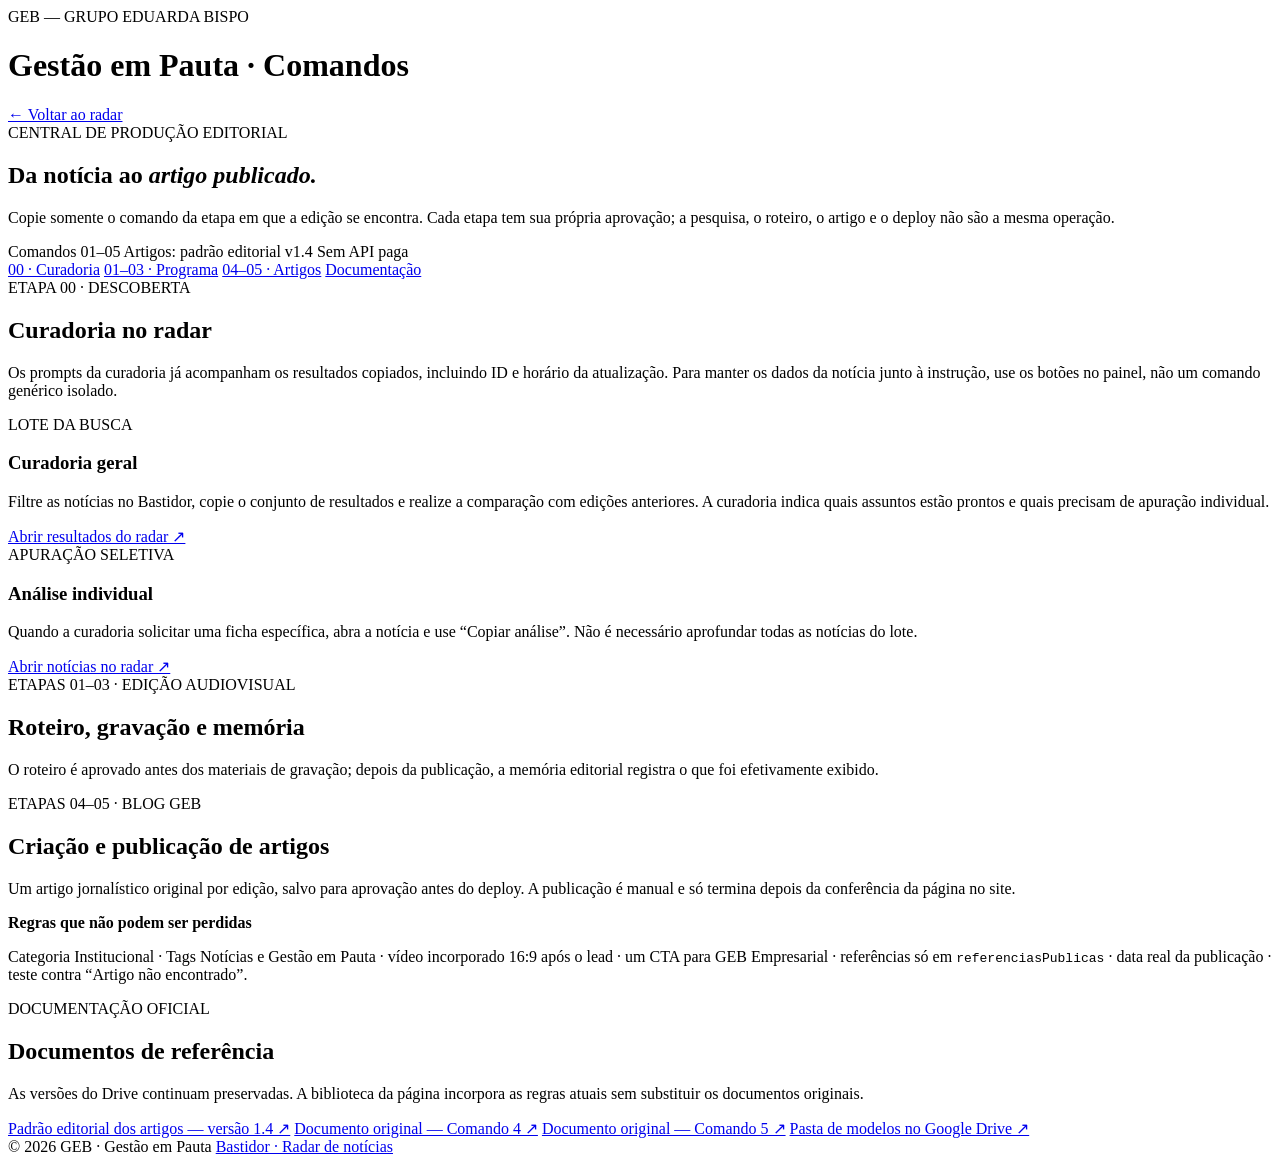
==== comandos.html @ 6f06c647 "Create dedicated Gestão em Pauta editorial commands page" ====
<!doctype html>
<html lang="pt-BR">
<head>
  <meta charset="utf-8">
  <meta name="viewport" content="width=device-width, initial-scale=1">
  <meta name="description" content="Comandos editoriais do Gestão em Pauta: roteiros, produção audiovisual, artigos, publicação e auditoria no Blog GEB.">
  <title>Central de Comandos | Bastidor Gestão em Pauta</title>
  <link rel="preconnect" href="https://fonts.googleapis.com">
  <link rel="preconnect" href="https://fonts.gstatic.com" crossorigin>
  <link href="https://fonts.googleapis.com/css2?family=DM+Sans:wght@400;500;600;700&family=Playfair+Display:wght@600;700&display=swap" rel="stylesheet">
  <link rel="stylesheet" href="assets/comandos.css">
</head>
<body>
  <header class="command-topbar">
    <div class="brand">
      <span class="eyebrow">GEB — GRUPO EDUARDA BISPO</span>
      <h1>Gestão em Pauta <span>· Comandos</span></h1>
    </div>
    <a class="header-back" href="./index.html" aria-label="Voltar ao radar do Bastidor">← Voltar ao radar</a>
  </header>
  <main>
    <section class="page-intro">
      <span class="eyebrow gold">CENTRAL DE PRODUÇÃO EDITORIAL</span>
      <h2>Da notícia ao <em>artigo publicado.</em></h2>
      <p>Copie somente o comando da etapa em que a edição se encontra. Cada etapa tem sua própria aprovação; a pesquisa, o roteiro, o artigo e o deploy não são a mesma operação.</p>
      <div class="intro-meta">
        <span>Comandos 01–05</span>
        <span>Artigos: padrão editorial v1.4</span>
        <span>Sem API paga</span>
      </div>
    </section>
    <nav class="step-nav" aria-label="Etapas editoriais">
      <a href="#curadoria">00 · Curadoria</a>
      <a href="#audiovisual">01–03 · Programa</a>
      <a href="#blog">04–05 · Artigos</a>
      <a href="#referencias">Documentação</a>
    </nav>
    <section class="section" id="curadoria">
      <div class="section-header">
        <span class="eyebrow">ETAPA 00 · DESCOBERTA</span>
        <h2>Curadoria no radar</h2>
        <p>Os prompts da curadoria já acompanham os resultados copiados, incluindo ID e horário da atualização. Para manter os dados da notícia junto à instrução, use os botões no painel, não um comando genérico isolado.</p>
      </div>
      <div class="curation-grid">
        <article class="curation-card">
          <span class="tag">LOTE DA BUSCA</span>
          <h3>Curadoria geral</h3>
          <p>Filtre as notícias no Bastidor, copie o conjunto de resultados e realize a comparação com edições anteriores. A curadoria indica quais assuntos estão prontos e quais precisam de apuração individual.</p>
          <a href="./index.html#newsGrid">Abrir resultados do radar ↗</a>
        </article>
        <article class="curation-card">
          <span class="tag">APURAÇÃO SELETIVA</span>
          <h3>Análise individual</h3>
          <p>Quando a curadoria solicitar uma ficha específica, abra a notícia e use “Copiar análise”. Não é necessário aprofundar todas as notícias do lote.</p>
          <a href="./index.html#newsGrid">Abrir notícias no radar ↗</a>
        </article>
      </div>
    </section>
    <section class="section" id="audiovisual">
      <div class="section-header">
        <span class="eyebrow">ETAPAS 01–03 · EDIÇÃO AUDIOVISUAL</span>
        <h2>Roteiro, gravação e memória</h2>
        <p>O roteiro é aprovado antes dos materiais de gravação; depois da publicação, a memória editorial registra o que foi efetivamente exibido.</p>
      </div>
      <div id="audiovisualCommands" class="command-grid" aria-live="polite"></div>
    </section>
    <section class="section" id="blog">
      <div class="section-header">
        <span class="eyebrow">ETAPAS 04–05 · BLOG GEB</span>
        <h2>Criação e publicação de artigos</h2>
        <p>Um artigo jornalístico original por edição, salvo para aprovação antes do deploy. A publicação é manual e só termina depois da conferência da página no site.</p>
      </div>
      <div class="editorial-rule">
        <strong>Regras que não podem ser perdidas</strong>
        <p>Categoria Institucional · Tags Notícias e Gestão em Pauta · vídeo incorporado 16:9 após o lead · um CTA para GEB Empresarial · referências só em <code>referenciasPublicas</code> · data real da publicação · teste contra “Artigo não encontrado”.</p>
      </div>
      <div id="blogCommands" class="command-grid" aria-live="polite"></div>
    </section>
    <section class="section references" id="referencias">
      <div class="section-header">
        <span class="eyebrow">DOCUMENTAÇÃO OFICIAL</span>
        <h2>Documentos de referência</h2>
        <p>As versões do Drive continuam preservadas. A biblioteca da página incorpora as regras atuais sem substituir os documentos originais.</p>
      </div>
      <div class="reference-links">
        <a id="editorialModel" href="https://docs.google.com/document/d/141kHepITt3y0mF7iLV7D9CZ3Sth63bCtMB9aMLbzaR8/edit" target="_blank" rel="noopener noreferrer">Padrão editorial dos artigos — versão 1.4 ↗</a>
        <a href="https://docs.google.com/document/d/1-vJ7eNnkaE7CEOU5lcY28u-5y0CAfZNaCd3zZbXqU5Y/edit" target="_blank" rel="noopener noreferrer">Documento original — Comando 4 ↗</a>
        <a href="https://docs.google.com/document/d/1vF7Dcsro1yJ7ZBxStj672Ml5vz6mxi8jzZb4EvbtnQc/edit" target="_blank" rel="noopener noreferrer">Documento original — Comando 5 ↗</a>
        <a href="https://drive.google.com/drive/folders/136erUWrQ2ZNeLbOYPD4hGY92UUMGJEBT" target="_blank" rel="noopener noreferrer">Pasta de modelos no Google Drive ↗</a>
      </div>
    </section>
  </main>
  <footer class="command-footer">
    <span>© 2026 GEB · Gestão em Pauta</span>
    <a href="./index.html">Bastidor · Radar de notícias</a>
  </footer>
  <script src="assets/comandos-data.js"></script>
  <script src="assets/comandos-page.js"></script>
  <noscript><p class="noscript">Os botões de copiar exigem JavaScript. Consulte os documentos originais dos Comandos 4 e 5 nos links acima.</p></noscript>
</body>
</html>
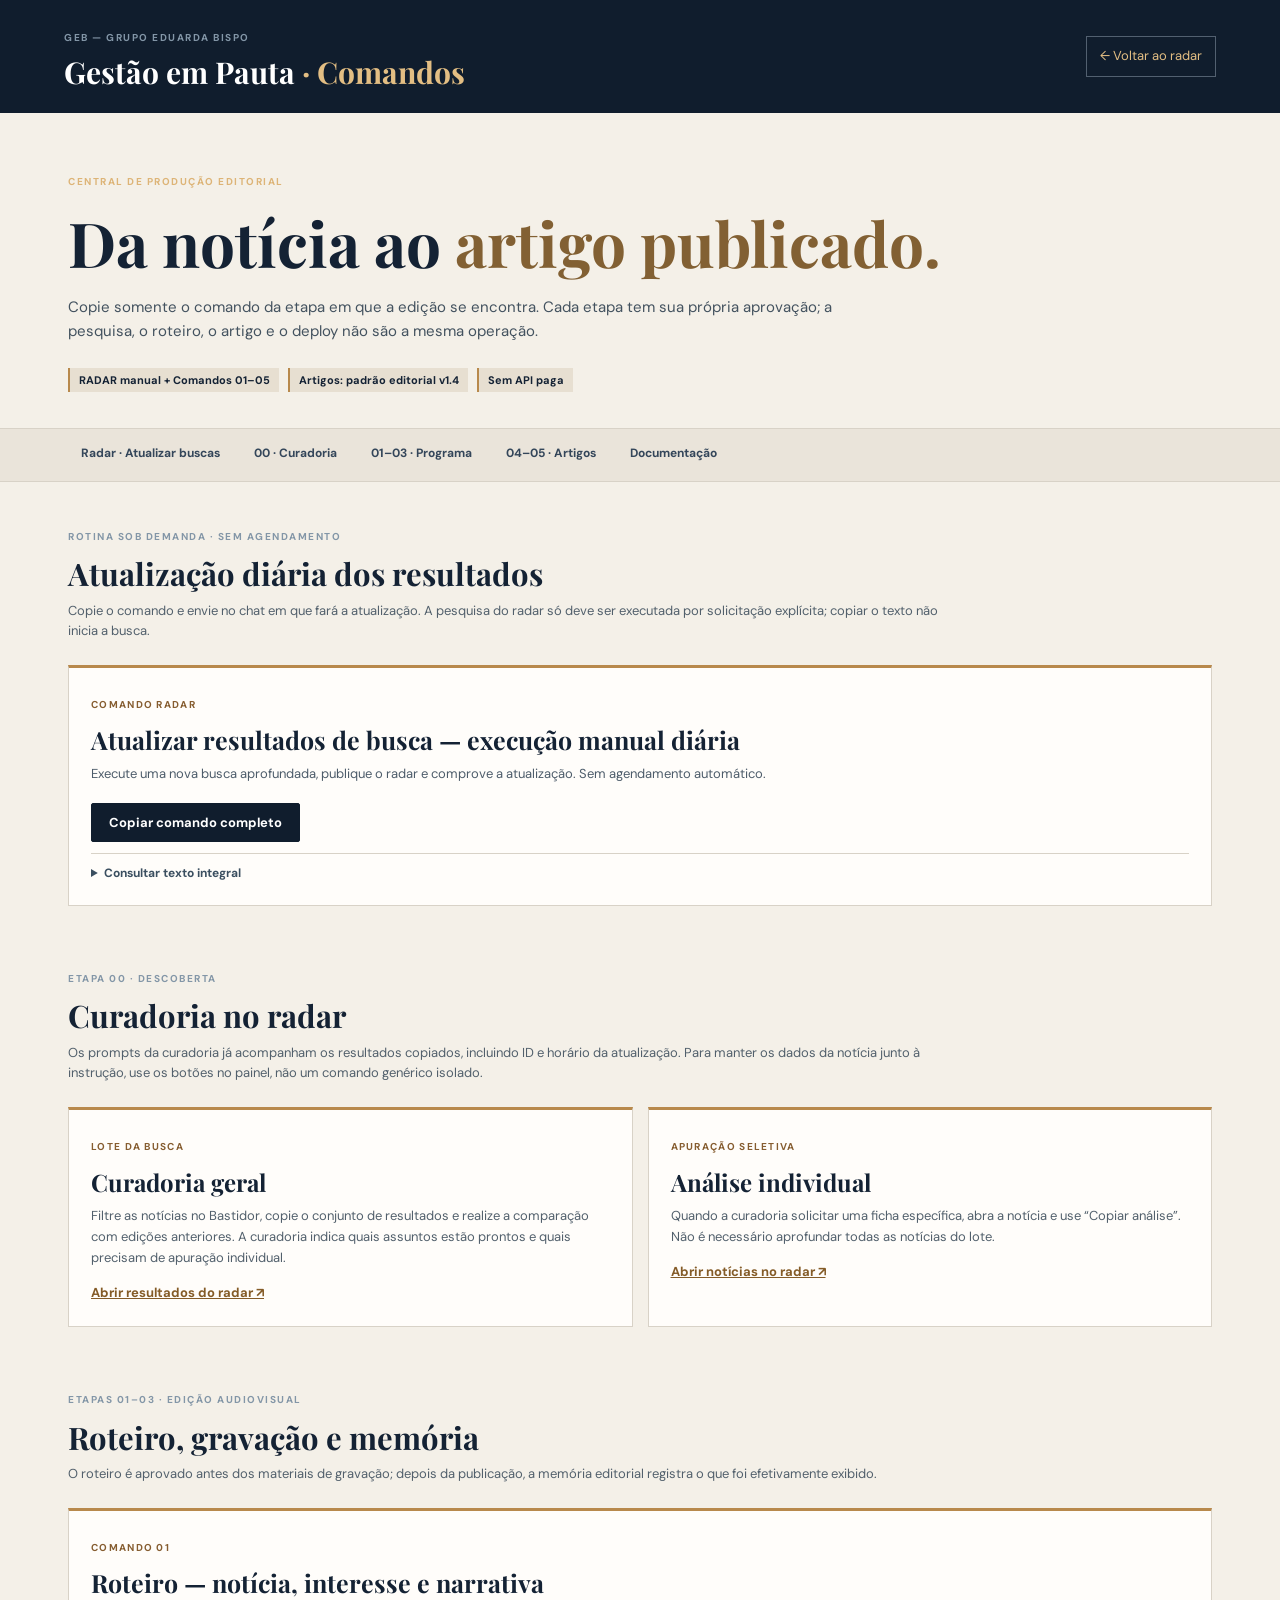
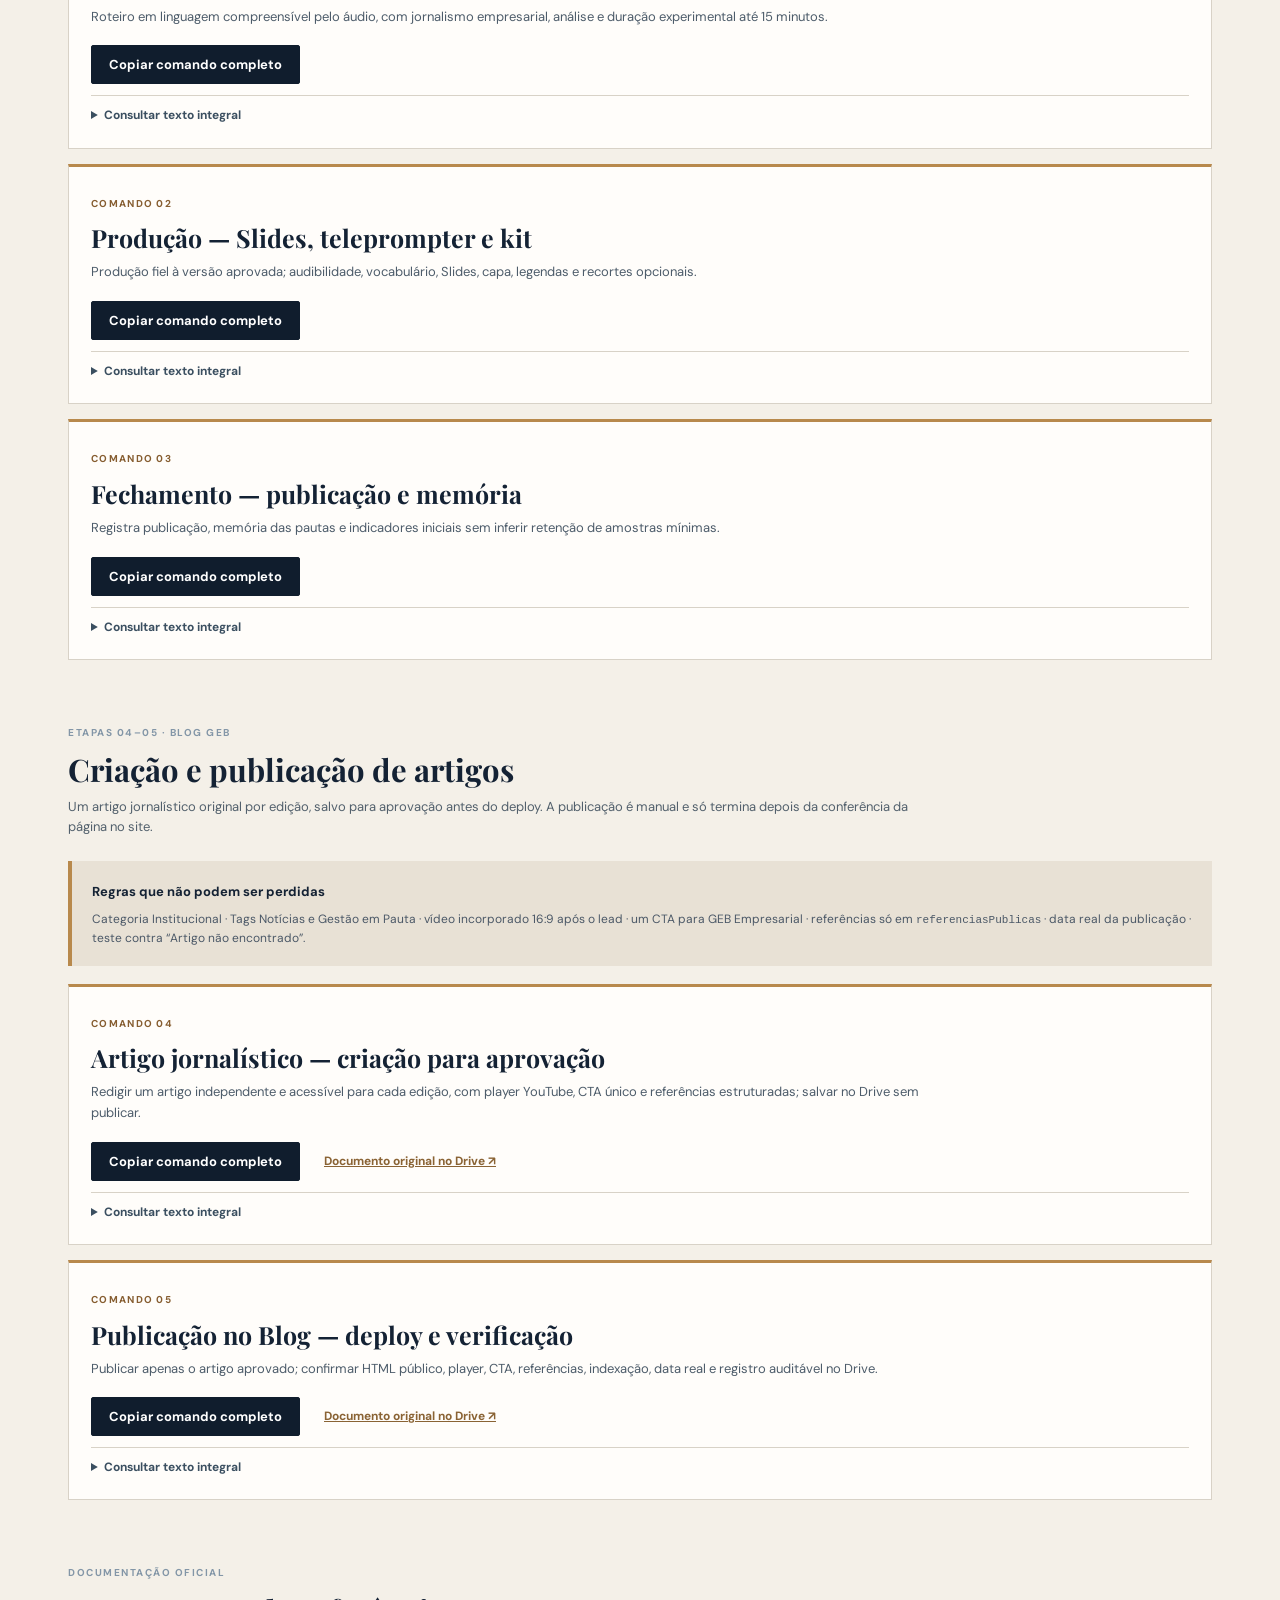
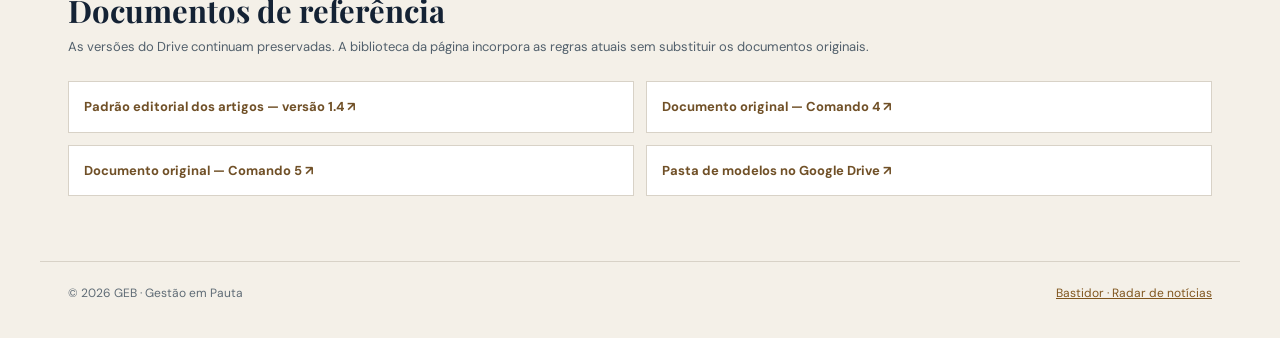
==== commit f44c3028: "Adiciona área de atualização manual na Central de Comandos" ====
--- a/comandos.html
+++ b/comandos.html
@@ -24,17 +24,26 @@
       <h2>Da notícia ao <em>artigo publicado.</em></h2>
       <p>Copie somente o comando da etapa em que a edição se encontra. Cada etapa tem sua própria aprovação; a pesquisa, o roteiro, o artigo e o deploy não são a mesma operação.</p>
       <div class="intro-meta">
-        <span>Comandos 01–05</span>
+        <span>RADAR manual + Comandos 01–05</span>
         <span>Artigos: padrão editorial v1.4</span>
         <span>Sem API paga</span>
       </div>
     </section>
     <nav class="step-nav" aria-label="Etapas editoriais">
+      <a href="#atualizacao">Radar · Atualizar buscas</a>
       <a href="#curadoria">00 · Curadoria</a>
       <a href="#audiovisual">01–03 · Programa</a>
       <a href="#blog">04–05 · Artigos</a>
       <a href="#referencias">Documentação</a>
     </nav>
+    <section class="section" id="atualizacao">
+      <div class="section-header">
+        <span class="eyebrow">ROTINA SOB DEMANDA · SEM AGENDAMENTO</span>
+        <h2>Atualização diária dos resultados</h2>
+        <p>Copie o comando e envie no chat em que fará a atualização. A pesquisa do radar só deve ser executada por solicitação explícita; copiar o texto não inicia a busca.</p>
+      </div>
+      <div id="radarCommands" class="command-grid" aria-live="polite"></div>
+    </section>
     <section class="section" id="curadoria">
       <div class="section-header">
         <span class="eyebrow">ETAPA 00 · DESCOBERTA</span>
@@ -94,8 +103,8 @@
     <span>© 2026 GEB · Gestão em Pauta</span>
     <a href="./index.html">Bastidor · Radar de notícias</a>
   </footer>
-  <script src="assets/comandos-data.js"></script>
-  <script src="assets/comandos-page.js"></script>
+  <script src="assets/comandos-data.js?v=20261113"></script>
+  <script src="assets/comandos-page.js?v=20261113"></script>
   <noscript><p class="noscript">Os botões de copiar exigem JavaScript. Consulte os documentos originais dos Comandos 4 e 5 nos links acima.</p></noscript>
 </body>
 </html>
--- a/assets/comandos.css
+++ b/assets/comandos.css
@@ -0,0 +1 @@
+:root{--ink:#142234;--navy:#101d2d;--paper:#f4f0e8;--muted:#5f6b75;--gold:#b8894c;--border:#d8d2c7;--white:#fffdfa}*{box-sizing:border-box}html{scroll-behavior:smooth}body{margin:0;font-family:"DM Sans",Arial,sans-serif;color:var(--ink);background:var(--paper);line-height:1.6}h1,h2,h3,p{margin:0}h1,h2,h3{font-family:"Playfair Display",Georgia,serif;line-height:1.2}.command-topbar{background:var(--navy);color:#fff;display:flex;justify-content:space-between;align-items:center;gap:24px;padding:23px max(5vw,26px)}.eyebrow{font:700 10px/1.4 "DM Sans",sans-serif;letter-spacing:.15em;text-transform:uppercase;color:#8396a7}.gold{color:#ddb477}.brand h1{font-size:clamp(22px,2.6vw,30px);margin-top:5px}.brand h1 span{color:#e3be83}.header-back{color:#e3be83;font-size:13px;text-decoration:none;border:1px solid #526070;padding:9px 13px;white-space:nowrap}.header-back:hover,.header-back:focus-visible{background:#25364a}.page-intro{max-width:1200px;margin:auto;padding:54px 28px 36px}.page-intro h2{font-size:clamp(37px,5.2vw,62px);margin:14px 0}.page-intro h2 em{font-style:normal;color:#826033}.page-intro p{max-width:800px;color:#43525f;font-size:15px}.intro-meta{display:flex;flex-wrap:wrap;gap:9px;margin-top:25px}.intro-meta span{background:#e7dfd1;border-left:2px solid var(--gold);padding:5px 9px;font:700 11px "DM Sans",sans-serif}.step-nav{position:sticky;top:0;z-index:10;background:#eae4da;border-block:1px solid var(--border);display:flex;gap:0;overflow:auto;padding-inline:max(5vw,28px)}.step-nav a{color:#34465a;text-decoration:none;padding:15px 17px;font-size:12px;font-weight:700;white-space:nowrap;border-bottom:3px solid transparent}.step-nav a:hover,.step-nav a:focus-visible{border-color:var(--gold);background:#f9f5ef}.section{max-width:1200px;margin:0 auto;padding:40px 28px 18px;scroll-margin-top:67px}.section-header{max-width:870px;margin-bottom:23px}.section-header h2{font-size:31px;margin:8px 0}.section-header p{color:#52606c;font-size:13px}.curation-grid{display:grid;grid-template-columns:repeat(2,minmax(0,1fr));gap:15px}.curation-card,.command-card{border:1px solid var(--border);border-top:3px solid var(--gold);background:var(--white);padding:22px;min-width:0}.tag,.command-stage{font:700 10px "DM Sans",sans-serif;letter-spacing:.13em;color:#865d30}.curation-card h3{font-size:24px;margin:10px 0}.curation-card p{color:#52606c;font-size:13px}.curation-card a{display:inline-block;margin-top:14px;color:#845b27;font-weight:700;font-size:13px}.command-grid{display:grid;grid-template-columns:1fr;gap:15px}.command-card h3{font-size:25px;margin:9px 0}.command-card p{max-width:850px;color:#4d5c6a;font-size:13px}.command-actions{display:flex;align-items:center;gap:12px;flex-wrap:wrap;margin:18px 0 7px}.command-actions button{border-radius:2px;background:var(--navy);color:#fff;padding:10px 17px;border:1px solid var(--navy);cursor:pointer;font:700 13px "DM Sans",sans-serif}.command-actions button:hover,.command-actions button:focus-visible{background:#32475f}.command-actions a{font-size:12px;font-weight:700;color:#8a6334}.copy-feedback{font-size:12px;color:#315b46}.command-card details{border-top:1px solid var(--border);padding-top:10px;margin-top:11px}.command-card summary{font-weight:700;font-size:12px;color:#3b4f60;cursor:pointer}.command-card textarea{display:block;width:100%;height:300px;max-height:60vh;margin-top:13px;resize:vertical;background:#f7f5f0;border:1px solid var(--border);color:#172737;padding:16px;font:12px/1.65 Consolas,Monaco,monospace;white-space:pre-wrap}.editorial-rule{background:#e8e1d5;border-left:4px solid var(--gold);padding:17px 20px;margin-bottom:18px}.editorial-rule strong{font-size:13px}.editorial-rule p{font-size:12px;color:#4b5867;margin-top:6px}.editorial-rule code{font-size:11px}.references{padding-bottom:65px}.reference-links{display:grid;grid-template-columns:1fr 1fr;gap:12px}.reference-links a{display:block;text-decoration:none;border:1px solid var(--border);background:#fff;padding:15px;color:#705027;font:700 13px/1.5 "DM Sans",sans-serif}.reference-links a:hover{border-color:#9f7541}.command-footer{border-top:1px solid var(--border);max-width:1200px;margin:auto;padding:22px 28px 35px;display:flex;align-items:center;justify-content:space-between;gap:15px;color:var(--muted);font-size:12px}.command-footer a{color:#80561f}.noscript{padding:20px;color:#752e25;text-align:center}@media(max-width:760px){.command-topbar{align-items:flex-start;flex-direction:column}.page-intro{padding-top:40px}.curation-grid,.reference-links{grid-template-columns:1fr}.command-card,.curation-card{padding:17px}.command-card textarea{height:330px}.command-footer{flex-direction:column;text-align:center}.step-nav a{padding:12px 13px}.section{padding-top:30px}.section-header h2{font-size:27px}}
